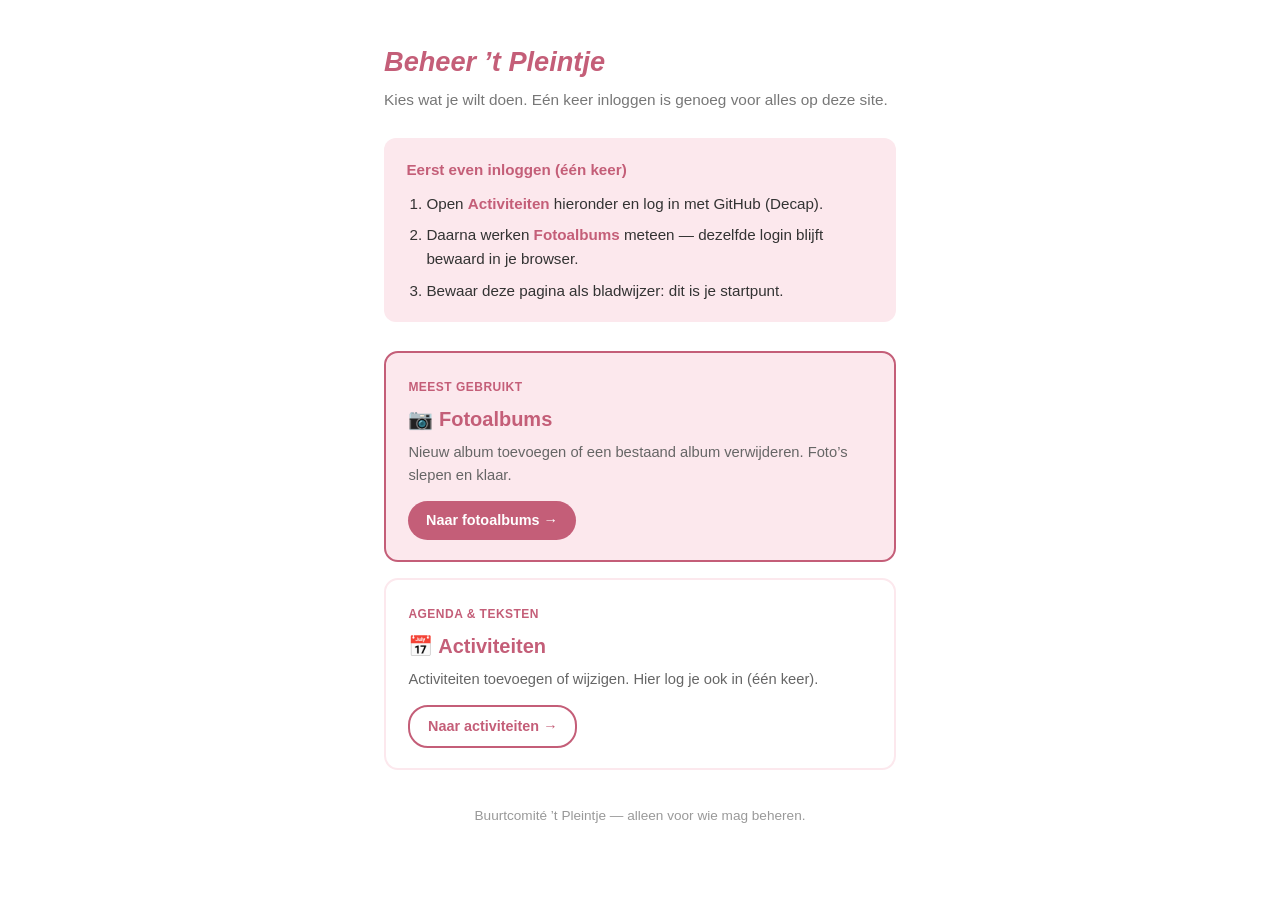
==== hub-df5d0dd9/index.html @ 89d4eac9 "Add obscure admin hub (hub-df5d0dd9) for ’t Pleintje beheer Friendly Dutch start page linking Fotoal" ====
<!doctype html>
<html lang="nl">
<head>
<meta charset="utf-8">
<meta name="viewport" content="width=device-width, initial-scale=1.0">
<meta name="robots" content="noindex, nofollow">
<title>Beheer ’t Pleintje</title>
<style>
  :root {
    --roze:        #e8829a;
    --roze-licht:  #fce8ed;
    --roze-donker: #c45e78;
    --grijs:       #f7f7f7;
    --tekst:       #333;
  }
  * { box-sizing: border-box; }
  body {
    font-family: 'Segoe UI', Arial, sans-serif;
    color: var(--tekst);
    background: #fff;
    font-size: 16px;
    line-height: 1.6;
    margin: 0;
  }
  .wrap { max-width: 560px; margin: 0 auto; padding: 2.5rem 1.5rem 4rem; }
  h1 {
    font-size: 1.7rem;
    color: var(--roze-donker);
    font-style: italic;
    margin: 0 0 0.3rem;
  }
  .uitleg { color: #777; margin: 0 0 1.6rem; font-size: 0.96rem; }

  .stappen {
    background: var(--roze-licht);
    border-radius: 12px;
    padding: 1.2rem 1.4rem;
    margin-bottom: 1.8rem;
    font-size: 0.95rem;
  }
  .stappen strong { color: var(--roze-donker); }
  .stappen ol { margin: 0.6rem 0 0; padding-left: 1.25rem; }
  .stappen li { margin-bottom: 0.45rem; }
  .stappen li:last-child { margin-bottom: 0; }

  .kaarten { display: flex; flex-direction: column; gap: 1rem; }
  a.kaart {
    display: block;
    text-decoration: none;
    color: inherit;
    border: 2px solid var(--roze-licht);
    border-radius: 14px;
    padding: 1.25rem 1.4rem;
    background: #fff;
    transition: border-color 0.15s, background 0.15s, transform 0.15s;
  }
  a.kaart:hover {
    border-color: var(--roze);
    background: var(--roze-licht);
    transform: translateY(-1px);
  }
  a.kaart.primair {
    border-color: var(--roze-donker);
    background: var(--roze-licht);
  }
  a.kaart.primair:hover { background: #fbd6e0; }
  .kaart .label {
    display: inline-block;
    font-size: 0.75rem;
    font-weight: 700;
    text-transform: uppercase;
    letter-spacing: 0.04em;
    color: var(--roze-donker);
    margin-bottom: 0.35rem;
  }
  .kaart h2 {
    margin: 0 0 0.35rem;
    font-size: 1.25rem;
    color: var(--roze-donker);
  }
  .kaart p { margin: 0; color: #666; font-size: 0.92rem; }
  .kaart .cta {
    display: inline-block;
    margin-top: 0.85rem;
    background: var(--roze-donker);
    color: #fff;
    font-weight: 700;
    padding: 0.5rem 1.1rem;
    border-radius: 20px;
    font-size: 0.9rem;
  }
  a.kaart:not(.primair) .cta {
    background: #fff;
    color: var(--roze-donker);
    border: 2px solid var(--roze-donker);
  }
  .voet {
    margin-top: 2.2rem;
    font-size: 0.85rem;
    color: #999;
    text-align: center;
  }
</style>
</head>
<body>
<div class="wrap">
  <h1>Beheer ’t Pleintje</h1>
  <p class="uitleg">Kies wat je wilt doen. Eén keer inloggen is genoeg voor alles op deze site.</p>

  <div class="stappen">
    <strong>Eerst even inloggen (één keer)</strong>
    <ol>
      <li>Open <strong>Activiteiten</strong> hieronder en log in met GitHub (Decap).</li>
      <li>Daarna werken <strong>Fotoalbums</strong> meteen — dezelfde login blijft bewaard in je browser.</li>
      <li>Bewaar deze pagina als bladwijzer: dit is je startpunt.</li>
    </ol>
  </div>

  <div class="kaarten">
    <a class="kaart primair" href="../nieuw-album-h4wknz/">
      <span class="label">Meest gebruikt</span>
      <h2>📷 Fotoalbums</h2>
      <p>Nieuw album toevoegen of een bestaand album verwijderen. Foto’s slepen en klaar.</p>
      <span class="cta">Naar fotoalbums →</span>
    </a>

    <a class="kaart" href="../beheer-7q3k9x2m/">
      <span class="label">Agenda &amp; teksten</span>
      <h2>📅 Activiteiten</h2>
      <p>Activiteiten toevoegen of wijzigen. Hier log je ook in (één keer).</p>
      <span class="cta">Naar activiteiten →</span>
    </a>
  </div>

  <p class="voet">Buurtcomité ’t Pleintje — alleen voor wie mag beheren.</p>
</div>
</body>
</html>
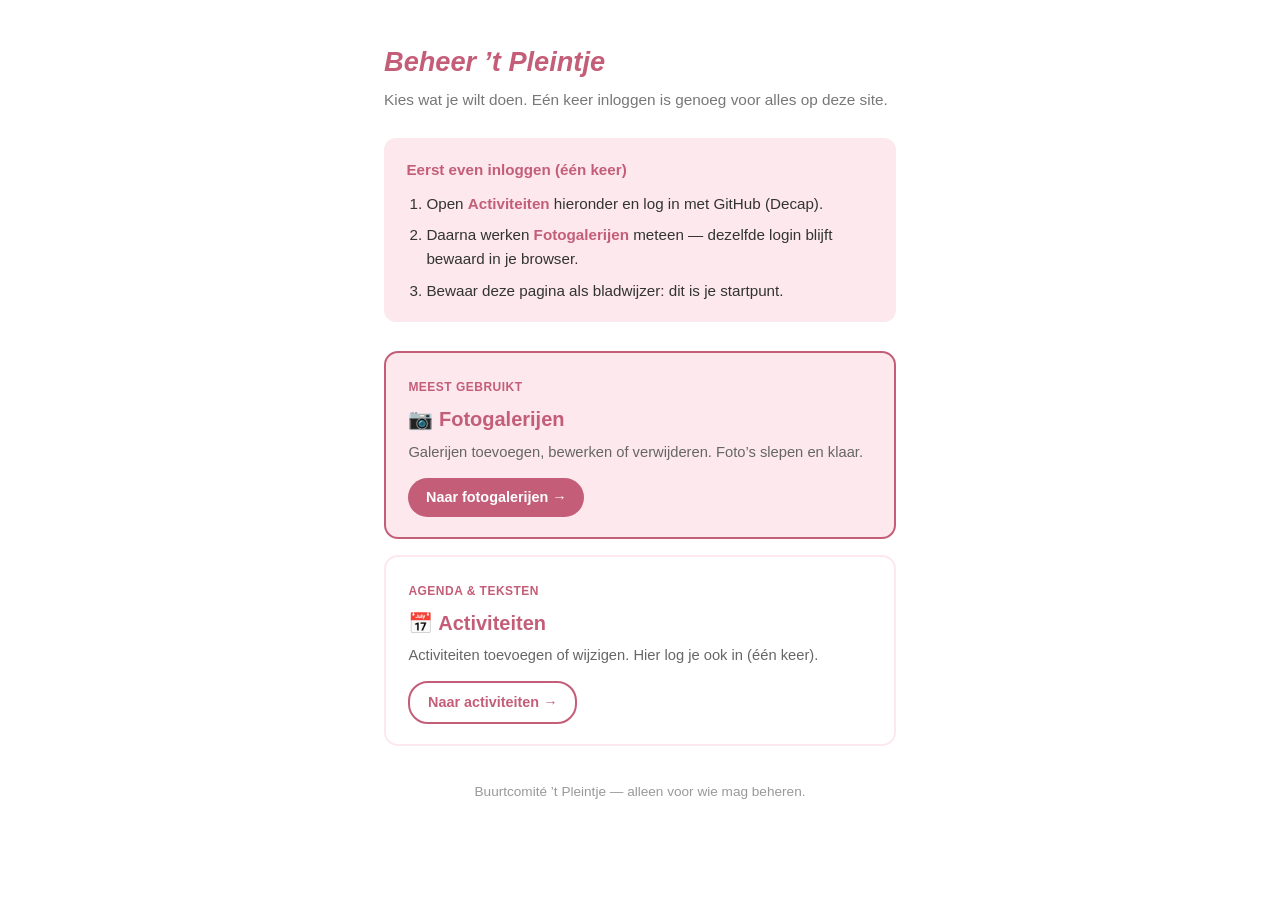
==== commit 24b4dd02: "Add Bewerken tab for fotogalerijen; finish Fotoalbums→Fotogalerijen wording" ====
--- a/hub-df5d0dd9/index.html
+++ b/hub-df5d0dd9/index.html
@@ -111,7 +111,7 @@
     <strong>Eerst even inloggen (één keer)</strong>
     <ol>
       <li>Open <strong>Activiteiten</strong> hieronder en log in met GitHub (Decap).</li>
-      <li>Daarna werken <strong>Fotoalbums</strong> meteen — dezelfde login blijft bewaard in je browser.</li>
+      <li>Daarna werken <strong>Fotogalerijen</strong> meteen — dezelfde login blijft bewaard in je browser.</li>
       <li>Bewaar deze pagina als bladwijzer: dit is je startpunt.</li>
     </ol>
   </div>
@@ -119,9 +119,9 @@
   <div class="kaarten">
     <a class="kaart primair" href="../nieuw-album-h4wknz/">
       <span class="label">Meest gebruikt</span>
-      <h2>📷 Fotoalbums</h2>
-      <p>Nieuw album toevoegen of een bestaand album verwijderen. Foto’s slepen en klaar.</p>
-      <span class="cta">Naar fotoalbums →</span>
+      <h2>📷 Fotogalerijen</h2>
+      <p>Galerijen toevoegen, bewerken of verwijderen. Foto’s slepen en klaar.</p>
+      <span class="cta">Naar fotogalerijen →</span>
     </a>
 
     <a class="kaart" href="../beheer-7q3k9x2m/">
